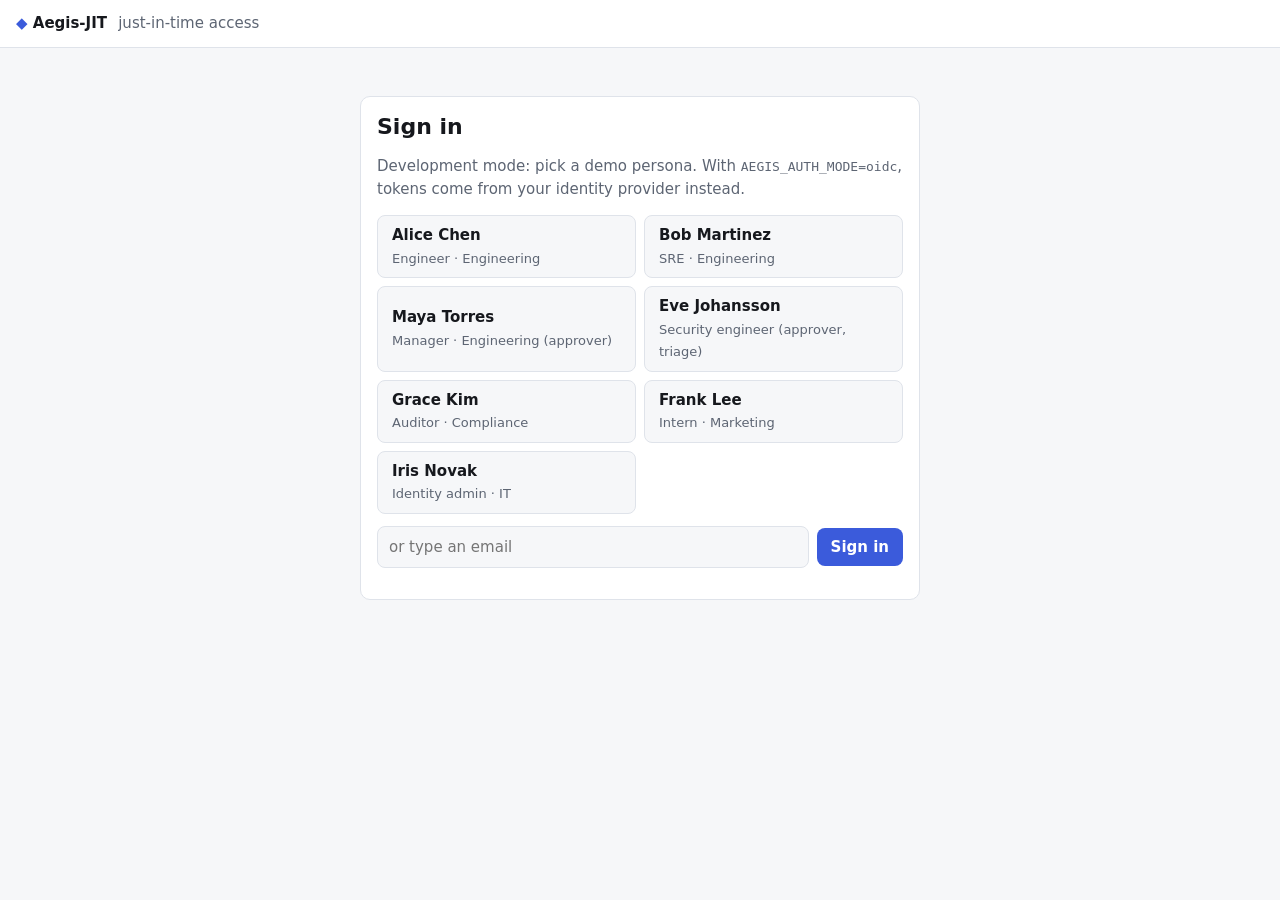
==== app/static/index.html @ a8cbbbe8 "Add dashboard, Docker, security CI and portfolio docs - Vanilla-JS dashboard at /ui (request, approv" ====
<!doctype html>
<html lang="en">
<head>
  <meta charset="utf-8">
  <meta name="viewport" content="width=device-width, initial-scale=1">
  <title>Aegis-JIT</title>
  <link rel="stylesheet" href="app.css">
</head>
<body>
  <header class="topbar">
    <div class="brand"><span class="logo" aria-hidden="true">◆</span> Aegis-JIT <span class="muted">just-in-time access</span></div>
    <div id="whoami" class="whoami"></div>
  </header>

  <main>
    <section id="login" class="card narrow">
      <h1>Sign in</h1>
      <p class="muted">Development mode: pick a demo persona. With <code>AEGIS_AUTH_MODE=oidc</code>, tokens come from your identity provider instead.</p>
      <div id="personas" class="personas"></div>
      <form id="login-form" class="row">
        <input id="login-email" type="email" placeholder="or type an email" required>
        <button type="submit">Sign in</button>
      </form>
      <p id="login-error" class="error" role="alert"></p>
    </section>

    <section id="app" hidden>
      <nav class="tabs" role="tablist" id="tabs"></nav>

      <div class="panel" data-tab="request">
        <div class="card">
          <h2>Request access</h2>
          <p class="muted">Describe what you need in plain English. The parser extracts it, the Cedar policy engine decides.</p>
          <form id="request-form">
            <textarea id="request-text" rows="3" required minlength="5"
              placeholder="I need read access to prod-db for 4 hours to debug a failing migration"></textarea>
            <div class="row between">
              <label class="check"><input type="checkbox" id="break-glass"> Break-glass (emergency: skips approval, 1h max, reviewed afterwards)</label>
              <button type="submit">Submit request</button>
            </div>
          </form>
          <div id="decision"></div>
        </div>
      </div>

      <div class="panel" data-tab="mine" hidden>
        <div class="card"><h2>Active grants</h2><div id="grants"></div></div>
        <div class="card"><h2>My requests</h2><div id="requests"></div></div>
        <div id="creds"></div>
      </div>

      <div class="panel" data-tab="approvals" hidden>
        <div class="card"><h2>Approval queue</h2><p class="muted">Requests you are eligible to decide. You never see your own.</p><div id="approvals"></div></div>
      </div>

      <div class="panel" data-tab="alerts" hidden>
        <div class="card"><h2>Security alerts</h2><div id="alerts"></div></div>
      </div>

      <div class="panel" data-tab="audit" hidden>
        <div class="card">
          <div class="row between"><h2>Audit trail</h2><button id="verify" class="secondary">Verify hash chain</button></div>
          <div id="chain"></div>
          <div id="audit"></div>
        </div>
      </div>

      <div class="panel" data-tab="review" hidden>
        <div class="card">
          <div class="row between"><h2>Access review</h2><a id="csv" class="button secondary" href="#">Download CSV</a></div>
          <div id="review"></div>
        </div>
      </div>
    </section>
  </main>
  <div id="toast" class="toast" role="status" aria-live="polite"></div>
  <script src="app.js"></script>
</body>
</html>
---- app/static/app.css ----
:root {
  --bg: #f6f7f9; --surface: #ffffff; --text: #16181d; --muted: #5d6573; --border: #dfe3ea;
  --accent: #3b5bdb; --accent-text: #ffffff; --ok: #1f7a4d; --ok-bg: #e6f4ec; --warn: #9a6200; --warn-bg: #fff4dc;
  --bad: #b42318; --bad-bg: #fdecea; --code-bg: #f0f2f6; --radius: 10px;
  color-scheme: light;
}
@media (prefers-color-scheme: dark) {
  :root:not([data-theme="light"]) {
    --bg: #0f1115; --surface: #171a21; --text: #e7e9ee; --muted: #9aa3b2; --border: #2a2f3a;
    --accent: #7c93ff; --accent-text: #0f1115; --ok: #5fd39a; --ok-bg: #12291e; --warn: #f2b84b; --warn-bg: #2d2412;
    --bad: #ff8a80; --bad-bg: #331817; --code-bg: #1f232c; color-scheme: dark;
  }
}
:root[data-theme="dark"] {
  --bg: #0f1115; --surface: #171a21; --text: #e7e9ee; --muted: #9aa3b2; --border: #2a2f3a;
  --accent: #7c93ff; --accent-text: #0f1115; --ok: #5fd39a; --ok-bg: #12291e; --warn: #f2b84b; --warn-bg: #2d2412;
  --bad: #ff8a80; --bad-bg: #331817; --code-bg: #1f232c; color-scheme: dark;
}
* { box-sizing: border-box; }
body { margin: 0; background: var(--bg); color: var(--text); font: 15px/1.5 system-ui, -apple-system, "Segoe UI", sans-serif; }
code, pre { font-family: ui-monospace, SFMono-Regular, Menlo, monospace; font-size: 13px; }
pre { background: var(--code-bg); padding: 12px; border-radius: 8px; overflow-x: auto; margin: 8px 0 0; }
main { max-width: 1040px; margin: 0 auto; padding: 16px; }
h1, h2 { margin: 0 0 8px; line-height: 1.25; }
h1 { font-size: 22px; } h2 { font-size: 17px; }
.muted { color: var(--muted); }
.topbar { display: flex; justify-content: space-between; align-items: center; gap: 12px; padding: 12px 16px;
  background: var(--surface); border-bottom: 1px solid var(--border); flex-wrap: wrap; }
.brand { font-weight: 650; } .brand .muted { font-weight: 400; margin-left: 6px; }
.logo { color: var(--accent); }
.whoami { display: flex; gap: 10px; align-items: center; flex-wrap: wrap; }
.card { background: var(--surface); border: 1px solid var(--border); border-radius: var(--radius); padding: 16px; margin-bottom: 16px; }
.narrow { max-width: 560px; margin: 32px auto; }
.row { display: flex; gap: 8px; align-items: center; flex-wrap: wrap; margin-top: 10px; }
.between { justify-content: space-between; }
input, textarea { width: 100%; padding: 9px 11px; border: 1px solid var(--border); border-radius: 8px; background: var(--bg); color: var(--text); font: inherit; }
.row input { flex: 1; min-width: 180px; width: auto; }
textarea { resize: vertical; }
button, .button { background: var(--accent); color: var(--accent-text); border: 0; border-radius: 8px; padding: 8px 14px;
  font: inherit; font-weight: 600; cursor: pointer; text-decoration: none; display: inline-block; }
button.secondary, .button.secondary { background: transparent; color: var(--accent); border: 1px solid var(--border); }
button.danger { background: transparent; color: var(--bad); border: 1px solid var(--border); }
button:disabled { opacity: .5; cursor: default; }
button:focus-visible, a:focus-visible, input:focus-visible, textarea:focus-visible { outline: 2px solid var(--accent); outline-offset: 2px; }
.check { display: flex; gap: 8px; align-items: center; color: var(--muted); }
.check input, .row .check input { width: auto; flex: none; min-width: 0; }
.personas { display: grid; grid-template-columns: repeat(auto-fill, minmax(220px, 1fr)); gap: 8px; margin: 12px 0; }
.persona { text-align: left; background: var(--bg); color: var(--text); border: 1px solid var(--border); font-weight: 400; }
.persona strong { display: block; }
.persona span { color: var(--muted); font-size: 13px; }
.tabs { display: flex; gap: 4px; margin-bottom: 16px; overflow-x: auto; border-bottom: 1px solid var(--border); }
.tabs button { background: transparent; color: var(--muted); border-radius: 0; border-bottom: 2px solid transparent; padding: 8px 12px; white-space: nowrap; }
.tabs button[aria-selected="true"] { color: var(--text); border-bottom-color: var(--accent); }
.badge { display: inline-block; padding: 1px 8px; border-radius: 999px; font-size: 12px; font-weight: 650; background: var(--code-bg); color: var(--muted); }
.badge.ok { background: var(--ok-bg); color: var(--ok); }
.badge.warn { background: var(--warn-bg); color: var(--warn); }
.badge.bad { background: var(--bad-bg); color: var(--bad); }
.item { border-top: 1px solid var(--border); padding: 12px 0; }
.item:first-child { border-top: 0; }
.item .meta { color: var(--muted); font-size: 13px; }
.item .actions { display: flex; gap: 6px; margin-top: 8px; flex-wrap: wrap; }
ul.reasons { margin: 8px 0 0; padding-left: 18px; }
.table-wrap { overflow-x: auto; }
table { width: 100%; border-collapse: collapse; font-size: 13px; }
th, td { text-align: left; padding: 7px 8px; border-bottom: 1px solid var(--border); vertical-align: top; }
th { color: var(--muted); font-weight: 600; }
.kpis { display: grid; grid-template-columns: repeat(auto-fit, minmax(170px, 1fr)); gap: 8px; margin: 8px 0 12px; }
.kpi { border: 1px solid var(--border); border-radius: 8px; padding: 10px; }
.kpi .v { font-size: 20px; font-weight: 700; } .kpi .l { color: var(--muted); font-size: 12px; }
.error { color: var(--bad); }
.empty { color: var(--muted); padding: 8px 0; }
.toast { position: fixed; bottom: 16px; left: 50%; transform: translateX(-50%); background: var(--text); color: var(--bg);
  padding: 8px 14px; border-radius: 8px; opacity: 0; transition: opacity .2s; pointer-events: none; max-width: calc(100% - 32px); }
.toast.show { opacity: 1; }
@media (max-width: 600px) { main { padding: 12px; } .card { padding: 12px; } }
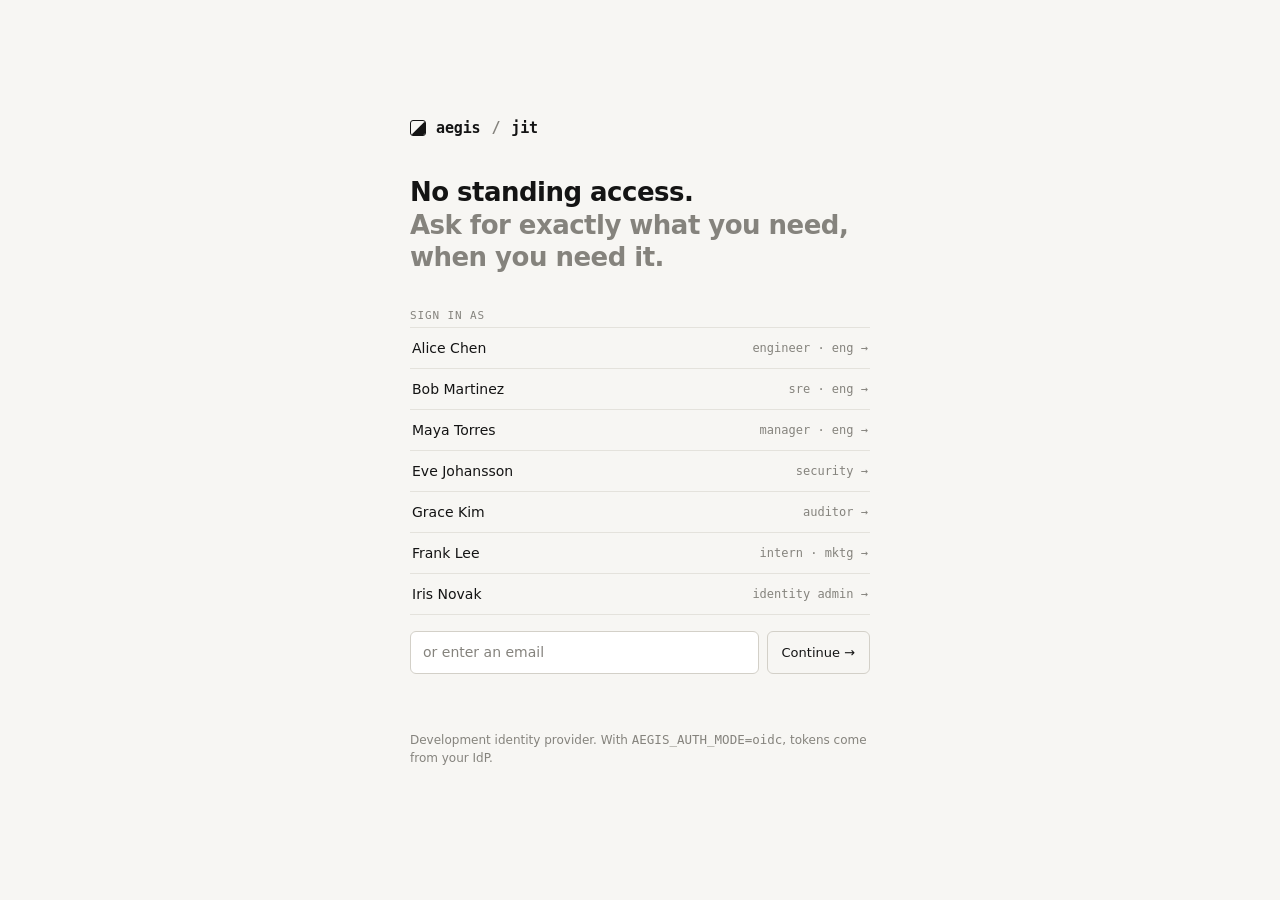
==== commit 5f3ac3d6: "Redesign dashboard: minimal monochrome, type-led UI Flat, hairline layout with a left rail and a key" ====
--- a/app/static/index.html
+++ b/app/static/index.html
@@ -7,72 +7,82 @@
   <link rel="stylesheet" href="app.css">
 </head>
 <body>
-  <header class="topbar">
-    <div class="brand"><span class="logo" aria-hidden="true">◆</span> Aegis-JIT <span class="muted">just-in-time access</span></div>
-    <div id="whoami" class="whoami"></div>
-  </header>
-
-  <main>
-    <section id="login" class="card narrow">
-      <h1>Sign in</h1>
-      <p class="muted">Development mode: pick a demo persona. With <code>AEGIS_AUTH_MODE=oidc</code>, tokens come from your identity provider instead.</p>
+  <section id="login" class="login">
+    <div class="login-inner">
+      <div class="mark"><span class="glyph" aria-hidden="true"></span>aegis<span class="sep">/</span>jit</div>
+      <h1>No standing access.<br><span class="muted">Ask for exactly what you need, when you need it.</span></h1>
+      <p class="label">Sign in as</p>
       <div id="personas" class="personas"></div>
-      <form id="login-form" class="row">
-        <input id="login-email" type="email" placeholder="or type an email" required>
-        <button type="submit">Sign in</button>
+      <form id="login-form" class="inline-form">
+        <input id="login-email" type="email" placeholder="or enter an email" required aria-label="Email">
+        <button type="submit" class="ghost">Continue →</button>
       </form>
       <p id="login-error" class="error" role="alert"></p>
-    </section>
+      <p class="fine">Development identity provider. With <code>AEGIS_AUTH_MODE=oidc</code>, tokens come from your IdP.</p>
+    </div>
+  </section>
 
-    <section id="app" hidden>
-      <nav class="tabs" role="tablist" id="tabs"></nav>
-
-      <div class="panel" data-tab="request">
-        <div class="card">
-          <h2>Request access</h2>
-          <p class="muted">Describe what you need in plain English. The parser extracts it, the Cedar policy engine decides.</p>
-          <form id="request-form">
-            <textarea id="request-text" rows="3" required minlength="5"
-              placeholder="I need read access to prod-db for 4 hours to debug a failing migration"></textarea>
-            <div class="row between">
-              <label class="check"><input type="checkbox" id="break-glass"> Break-glass (emergency: skips approval, 1h max, reviewed afterwards)</label>
-              <button type="submit">Submit request</button>
-            </div>
-          </form>
-          <div id="decision"></div>
+  <div id="app" class="shell" hidden>
+    <aside class="rail">
+      <div class="mark"><span class="glyph" aria-hidden="true"></span>aegis<span class="sep">/</span>jit</div>
+      <nav id="tabs" class="nav" role="tablist" aria-label="Sections"></nav>
+      <div class="rail-foot">
+        <div id="whoami" class="whoami"></div>
+        <div class="rail-actions">
+          <button id="theme" class="link" type="button" aria-label="Toggle theme">theme</button>
+          <button id="logout" class="link" type="button">sign out</button>
         </div>
       </div>
+    </aside>
 
-      <div class="panel" data-tab="mine" hidden>
-        <div class="card"><h2>Active grants</h2><div id="grants"></div></div>
-        <div class="card"><h2>My requests</h2><div id="requests"></div></div>
+    <main class="main">
+      <section class="panel" data-tab="request">
+        <header class="head"><p class="label">01 — Request</p><h2>What do you need access to?</h2></header>
+        <form id="request-form" class="composer">
+          <textarea id="request-text" rows="3" required minlength="5"
+            placeholder="Read access to prod-db for 4 hours to debug a failing migration"></textarea>
+          <div class="composer-bar">
+            <label class="toggle"><input type="checkbox" id="break-glass"><span class="track" aria-hidden="true"></span>
+              Break-glass <span class="muted">· emergency, 1h, reviewed after</span></label>
+            <button type="submit" class="primary" title="Ctrl/⌘ + Enter">Submit</button>
+          </div>
+        </form>
+        <div id="decision"></div>
+      </section>
+
+      <section class="panel" data-tab="mine" hidden>
+        <header class="head"><p class="label">02 — Access</p><h2>Active grants</h2></header>
+        <div id="grants"></div>
         <div id="creds"></div>
-      </div>
+        <h3 class="sub">History</h3>
+        <div id="requests"></div>
+      </section>
 
-      <div class="panel" data-tab="approvals" hidden>
-        <div class="card"><h2>Approval queue</h2><p class="muted">Requests you are eligible to decide. You never see your own.</p><div id="approvals"></div></div>
-      </div>
+      <section class="panel" data-tab="approvals" hidden>
+        <header class="head"><p class="label">03 — Approvals</p><h2>Waiting on you</h2>
+          <p class="muted">Requests you're eligible to decide. Your own never appear here.</p></header>
+        <div id="approvals"></div>
+      </section>
 
-      <div class="panel" data-tab="alerts" hidden>
-        <div class="card"><h2>Security alerts</h2><div id="alerts"></div></div>
-      </div>
+      <section class="panel" data-tab="alerts" hidden>
+        <header class="head"><p class="label">04 — Detection</p><h2>Open alerts</h2></header>
+        <div id="alerts"></div>
+      </section>
 
-      <div class="panel" data-tab="audit" hidden>
-        <div class="card">
-          <div class="row between"><h2>Audit trail</h2><button id="verify" class="secondary">Verify hash chain</button></div>
-          <div id="chain"></div>
-          <div id="audit"></div>
-        </div>
-      </div>
+      <section class="panel" data-tab="audit" hidden>
+        <header class="head row-between"><div><p class="label">05 — Audit</p><h2>Hash-chained log</h2></div>
+          <button id="verify" class="ghost" type="button">Verify chain</button></header>
+        <div id="chain"></div>
+        <div id="audit"></div>
+      </section>
 
-      <div class="panel" data-tab="review" hidden>
-        <div class="card">
-          <div class="row between"><h2>Access review</h2><a id="csv" class="button secondary" href="#">Download CSV</a></div>
-          <div id="review"></div>
-        </div>
-      </div>
-    </section>
-  </main>
+      <section class="panel" data-tab="review" hidden>
+        <header class="head row-between"><div><p class="label">06 — Review</p><h2>Access certification</h2></div>
+          <a id="csv" class="ghost button" href="#">Export CSV</a></header>
+        <div id="review"></div>
+      </section>
+    </main>
+  </div>
   <div id="toast" class="toast" role="status" aria-live="polite"></div>
   <script src="app.js"></script>
 </body>
--- a/app/static/app.css
+++ b/app/static/app.css
@@ -1,75 +1,198 @@
+/* Aegis-JIT: monochrome, hairline, type-led. Color is reserved for status. */
 :root {
-  --bg: #f6f7f9; --surface: #ffffff; --text: #16181d; --muted: #5d6573; --border: #dfe3ea;
-  --accent: #3b5bdb; --accent-text: #ffffff; --ok: #1f7a4d; --ok-bg: #e6f4ec; --warn: #9a6200; --warn-bg: #fff4dc;
-  --bad: #b42318; --bad-bg: #fdecea; --code-bg: #f0f2f6; --radius: 10px;
+  --bg: #f7f6f3; --ink: #141414; --ink-2: #3d3d3a; --muted: #85837d; --line: #e4e2dc; --line-2: #d3d0c8;
+  --hover: #efede8; --field: #ffffff; --inv-bg: #141414; --inv-ink: #f7f6f3;
+  --ok: #1d8a5a; --warn: #c07a12; --bad: #cf3a2a; --idle: #a8a59d;
+  --mono: ui-monospace, "SF Mono", SFMono-Regular, "JetBrains Mono", Menlo, Consolas, monospace;
+  --sans: ui-sans-serif, system-ui, -apple-system, "Segoe UI", Inter, sans-serif;
   color-scheme: light;
 }
 @media (prefers-color-scheme: dark) {
   :root:not([data-theme="light"]) {
-    --bg: #0f1115; --surface: #171a21; --text: #e7e9ee; --muted: #9aa3b2; --border: #2a2f3a;
-    --accent: #7c93ff; --accent-text: #0f1115; --ok: #5fd39a; --ok-bg: #12291e; --warn: #f2b84b; --warn-bg: #2d2412;
-    --bad: #ff8a80; --bad-bg: #331817; --code-bg: #1f232c; color-scheme: dark;
+    --bg: #0e0e0d; --ink: #ecebe7; --ink-2: #c4c2bc; --muted: #7d7b75; --line: #232321; --line-2: #33322f;
+    --hover: #181816; --field: #141413; --inv-bg: #ecebe7; --inv-ink: #0e0e0d;
+    --ok: #3fbf86; --warn: #e3a03a; --bad: #ff6b5a; --idle: #5d5b56; color-scheme: dark;
   }
 }
 :root[data-theme="dark"] {
-  --bg: #0f1115; --surface: #171a21; --text: #e7e9ee; --muted: #9aa3b2; --border: #2a2f3a;
-  --accent: #7c93ff; --accent-text: #0f1115; --ok: #5fd39a; --ok-bg: #12291e; --warn: #f2b84b; --warn-bg: #2d2412;
-  --bad: #ff8a80; --bad-bg: #331817; --code-bg: #1f232c; color-scheme: dark;
+  --bg: #0e0e0d; --ink: #ecebe7; --ink-2: #c4c2bc; --muted: #7d7b75; --line: #232321; --line-2: #33322f;
+  --hover: #181816; --field: #141413; --inv-bg: #ecebe7; --inv-ink: #0e0e0d;
+  --ok: #3fbf86; --warn: #e3a03a; --bad: #ff6b5a; --idle: #5d5b56; color-scheme: dark;
 }
+
 * { box-sizing: border-box; }
-body { margin: 0; background: var(--bg); color: var(--text); font: 15px/1.5 system-ui, -apple-system, "Segoe UI", sans-serif; }
-code, pre { font-family: ui-monospace, SFMono-Regular, Menlo, monospace; font-size: 13px; }
-pre { background: var(--code-bg); padding: 12px; border-radius: 8px; overflow-x: auto; margin: 8px 0 0; }
-main { max-width: 1040px; margin: 0 auto; padding: 16px; }
-h1, h2 { margin: 0 0 8px; line-height: 1.25; }
-h1 { font-size: 22px; } h2 { font-size: 17px; }
+[hidden] { display: none !important; }
+html, body { margin: 0; }
+body { background: var(--bg); color: var(--ink); font: 14px/1.55 var(--sans); -webkit-font-smoothing: antialiased; }
+code, pre, .mono { font-family: var(--mono); font-size: 12.5px; }
+pre { margin: 12px 0 0; padding: 14px 16px; border: 1px solid var(--line); border-radius: 6px; overflow-x: auto; color: var(--ink-2); }
+h1, h2, h3 { margin: 0; font-weight: 600; letter-spacing: -0.02em; }
+h2 { font-size: 22px; line-height: 1.25; }
+.sub { font-size: 12px; margin: 40px 0 8px; font-weight: 500; letter-spacing: .08em; text-transform: uppercase; color: var(--muted); }
 .muted { color: var(--muted); }
-.topbar { display: flex; justify-content: space-between; align-items: center; gap: 12px; padding: 12px 16px;
-  background: var(--surface); border-bottom: 1px solid var(--border); flex-wrap: wrap; }
-.brand { font-weight: 650; } .brand .muted { font-weight: 400; margin-left: 6px; }
-.logo { color: var(--accent); }
-.whoami { display: flex; gap: 10px; align-items: center; flex-wrap: wrap; }
-.card { background: var(--surface); border: 1px solid var(--border); border-radius: var(--radius); padding: 16px; margin-bottom: 16px; }
-.narrow { max-width: 560px; margin: 32px auto; }
-.row { display: flex; gap: 8px; align-items: center; flex-wrap: wrap; margin-top: 10px; }
-.between { justify-content: space-between; }
-input, textarea { width: 100%; padding: 9px 11px; border: 1px solid var(--border); border-radius: 8px; background: var(--bg); color: var(--text); font: inherit; }
-.row input { flex: 1; min-width: 180px; width: auto; }
+.label { margin: 0 0 6px; font: 500 11px/1 var(--mono); letter-spacing: .08em; text-transform: uppercase; color: var(--muted); }
+.fine { font-size: 12px; color: var(--muted); margin-top: 28px; }
+.error { color: var(--bad); min-height: 1em; }
+a { color: inherit; }
+:focus-visible { outline: 2px solid var(--ink); outline-offset: 2px; border-radius: 3px; }
+
+/* Wordmark: a square split by a diagonal, like a key cut. */
+.mark { display: flex; align-items: center; gap: 10px; font: 600 15px/1 var(--mono); letter-spacing: -0.01em; }
+.mark .sep { color: var(--muted); margin: 0 1px; }
+.glyph { width: 16px; height: 16px; border: 1.5px solid var(--ink); border-radius: 3px; position: relative; overflow: hidden; }
+.glyph::after { content: ""; position: absolute; inset: 0; background: var(--ink); clip-path: polygon(100% 0, 100% 100%, 0 100%); }
+
+/* Controls */
+button, .button { font: 500 13px/1 var(--sans); border-radius: 6px; padding: 9px 14px; cursor: pointer; text-decoration: none;
+  display: inline-flex; align-items: center; gap: 6px; border: 1px solid transparent; transition: background .12s, border-color .12s, opacity .12s; }
+button:disabled { opacity: .4; cursor: default; }
+.primary { background: var(--inv-bg); color: var(--inv-ink); }
+.primary:hover:not(:disabled) { opacity: .88; }
+.ghost { background: transparent; color: var(--ink); border-color: var(--line-2); }
+.ghost:hover { background: var(--hover); }
+.danger { background: transparent; color: var(--bad); border-color: var(--line-2); }
+.danger:hover { background: var(--hover); }
+.link { background: none; border: 0; padding: 0; color: var(--muted); font: 12px var(--mono); }
+.link:hover { color: var(--ink); }
+input, textarea { width: 100%; font: 14px/1.5 var(--sans); color: var(--ink); background: var(--field); border: 1px solid var(--line-2);
+  border-radius: 6px; padding: 10px 12px; }
+input::placeholder, textarea::placeholder { color: var(--muted); }
 textarea { resize: vertical; }
-button, .button { background: var(--accent); color: var(--accent-text); border: 0; border-radius: 8px; padding: 8px 14px;
-  font: inherit; font-weight: 600; cursor: pointer; text-decoration: none; display: inline-block; }
-button.secondary, .button.secondary { background: transparent; color: var(--accent); border: 1px solid var(--border); }
-button.danger { background: transparent; color: var(--bad); border: 1px solid var(--border); }
-button:disabled { opacity: .5; cursor: default; }
-button:focus-visible, a:focus-visible, input:focus-visible, textarea:focus-visible { outline: 2px solid var(--accent); outline-offset: 2px; }
-.check { display: flex; gap: 8px; align-items: center; color: var(--muted); }
-.check input, .row .check input { width: auto; flex: none; min-width: 0; }
-.personas { display: grid; grid-template-columns: repeat(auto-fill, minmax(220px, 1fr)); gap: 8px; margin: 12px 0; }
-.persona { text-align: left; background: var(--bg); color: var(--text); border: 1px solid var(--border); font-weight: 400; }
-.persona strong { display: block; }
-.persona span { color: var(--muted); font-size: 13px; }
-.tabs { display: flex; gap: 4px; margin-bottom: 16px; overflow-x: auto; border-bottom: 1px solid var(--border); }
-.tabs button { background: transparent; color: var(--muted); border-radius: 0; border-bottom: 2px solid transparent; padding: 8px 12px; white-space: nowrap; }
-.tabs button[aria-selected="true"] { color: var(--text); border-bottom-color: var(--accent); }
-.badge { display: inline-block; padding: 1px 8px; border-radius: 999px; font-size: 12px; font-weight: 650; background: var(--code-bg); color: var(--muted); }
-.badge.ok { background: var(--ok-bg); color: var(--ok); }
-.badge.warn { background: var(--warn-bg); color: var(--warn); }
-.badge.bad { background: var(--bad-bg); color: var(--bad); }
-.item { border-top: 1px solid var(--border); padding: 12px 0; }
-.item:first-child { border-top: 0; }
-.item .meta { color: var(--muted); font-size: 13px; }
-.item .actions { display: flex; gap: 6px; margin-top: 8px; flex-wrap: wrap; }
-ul.reasons { margin: 8px 0 0; padding-left: 18px; }
-.table-wrap { overflow-x: auto; }
+
+/* Login */
+.login { min-height: 100vh; display: grid; place-items: center; padding: 40px 16px; }
+.login-inner { width: 100%; max-width: 460px; }
+.login h1 { font-size: 26px; line-height: 1.25; margin: 40px 0 36px; }
+.personas { border-top: 1px solid var(--line); margin-bottom: 16px; }
+.persona { width: 100%; justify-content: space-between; background: none; border: 0; border-bottom: 1px solid var(--line);
+  border-radius: 0; padding: 13px 2px; color: var(--ink); font-size: 14px; text-align: left; }
+.persona:hover { background: var(--hover); }
+.persona .role { color: var(--muted); font: 12px var(--mono); }
+.persona .arrow { color: var(--muted); transition: transform .15s; }
+.persona:hover .arrow { transform: translateX(3px); color: var(--ink); }
+.inline-form { display: flex; gap: 8px; }
+.inline-form input { flex: 1; min-width: 0; }
+
+/* Shell */
+.shell { display: grid; grid-template-columns: 224px minmax(0, 1fr); min-height: 100vh; }
+.rail { position: sticky; top: 0; height: 100vh; display: flex; flex-direction: column; gap: 36px; padding: 28px 20px;
+  border-right: 1px solid var(--line); }
+.nav { display: flex; flex-direction: column; gap: 2px; }
+.nav button { justify-content: space-between; background: none; color: var(--muted); border: 0; padding: 8px 10px; font-size: 13.5px; }
+.nav button:hover { color: var(--ink); background: var(--hover); }
+.nav button[aria-selected="true"] { color: var(--ink); background: var(--hover); }
+.nav .count { font: 11px var(--mono); color: var(--inv-ink); background: var(--inv-bg); border-radius: 999px; padding: 2px 6px; }
+.rail-foot { margin-top: auto; display: flex; flex-direction: column; gap: 12px; }
+.whoami strong { display: block; font-weight: 600; }
+.whoami span { color: var(--muted); font: 12px var(--mono); }
+.rail-actions { display: flex; gap: 14px; }
+.main { padding: 48px 56px 96px; max-width: 880px; width: 100%; }
+.head { margin-bottom: 28px; }
+.head p.muted { margin: 8px 0 0; }
+.row-between { display: flex; justify-content: space-between; align-items: flex-end; gap: 16px; flex-wrap: wrap; }
+
+/* Composer */
+.composer { border: 1px solid var(--line-2); border-radius: 8px; background: var(--field); }
+.composer:focus-within { border-color: var(--ink); }
+.composer textarea { border: 0; background: transparent; font-size: 16px; padding: 16px 18px 8px; }
+.composer textarea:focus-visible { outline: none; }
+.composer-bar { display: flex; justify-content: space-between; align-items: center; gap: 12px; padding: 10px 10px 10px 18px;
+  border-top: 1px solid var(--line); flex-wrap: wrap; }
+.toggle { display: inline-flex; align-items: center; gap: 10px; font-size: 13px; cursor: pointer; }
+.toggle input { position: absolute; opacity: 0; width: 1px; height: 1px; }
+.track { width: 28px; height: 16px; border-radius: 999px; background: var(--line-2); position: relative; transition: background .15s; flex: none; }
+.track::after { content: ""; position: absolute; top: 2px; left: 2px; width: 12px; height: 12px; border-radius: 50%; background: var(--bg); transition: transform .15s; }
+.toggle input:checked + .track { background: var(--bad); }
+.toggle input:checked + .track::after { transform: translateX(12px); }
+.toggle input:focus-visible + .track { outline: 2px solid var(--ink); outline-offset: 2px; }
+
+/* Verdict */
+.verdict { margin-top: 36px; padding-top: 28px; border-top: 1px solid var(--line); animation: rise .25s ease-out; }
+.verdict-line { display: flex; align-items: baseline; gap: 14px; flex-wrap: wrap; }
+.verdict-word { font: 600 40px/1 var(--mono); letter-spacing: -0.04em; }
+.verdict-word.ok { color: var(--ok); } .verdict-word.bad { color: var(--bad); } .verdict-word.warn { color: var(--warn); }
+.facts { display: grid; grid-template-columns: repeat(auto-fit, minmax(120px, 1fr)); gap: 0; margin: 24px 0 8px; border-top: 1px solid var(--line); }
+.fact { padding: 12px 0; border-bottom: 1px solid var(--line); }
+.fact dt { font: 500 10.5px/1 var(--mono); letter-spacing: .08em; text-transform: uppercase; color: var(--muted); margin-bottom: 6px; }
+.fact dd { margin: 0; font: 13px var(--mono); overflow-wrap: anywhere; }
+.reasons { list-style: none; margin: 16px 0 0; padding: 0; }
+.reasons li { display: grid; grid-template-columns: minmax(0, 170px) 1fr; gap: 16px; padding: 9px 0; border-bottom: 1px dashed var(--line); }
+.reasons .pid { font: 12px var(--mono); color: var(--muted); }
+details summary { cursor: pointer; margin-top: 18px; font: 12px var(--mono); color: var(--muted); list-style: none; }
+details summary::before { content: "+ "; } details[open] summary::before { content: "− "; }
+@keyframes rise { from { opacity: 0; transform: translateY(4px); } to { opacity: 1; transform: none; } }
+
+/* Status dots */
+.st { display: inline-flex; align-items: center; gap: 7px; font: 500 11px/1 var(--mono); letter-spacing: .06em; text-transform: uppercase; color: var(--ink-2); white-space: nowrap; }
+.st::before { content: ""; width: 7px; height: 7px; border-radius: 50%; background: var(--idle); }
+.st.ok::before { background: var(--ok); } .st.warn::before { background: var(--warn); } .st.bad::before { background: var(--bad); }
+.st.warn.pulse::before { animation: pulse 1.6s ease-in-out infinite; }
+@keyframes pulse { 50% { opacity: .35; } }
+.tag { font: 11px var(--mono); padding: 2px 7px; border: 1px solid var(--line-2); border-radius: 4px; color: var(--ink-2); }
+.tag.bad { border-color: color-mix(in srgb, var(--bad) 45%, transparent); color: var(--bad); }
+
+/* Rows */
+.rows { border-top: 1px solid var(--line); }
+.item { padding: 18px 0; border-bottom: 1px solid var(--line); }
+.item-top { display: flex; align-items: baseline; justify-content: space-between; gap: 12px; flex-wrap: wrap; }
+.item-title { font-weight: 600; font-size: 15px; }
+.item-title .mono { font-weight: 500; }
+.meta { color: var(--muted); font: 12px var(--mono); margin-top: 4px; }
+.quote { margin: 8px 0 0; color: var(--ink-2); }
+.actions { display: flex; gap: 8px; margin-top: 14px; flex-wrap: wrap; align-items: center; }
+.ask { display: flex; gap: 8px; margin-top: 12px; flex-wrap: wrap; animation: rise .2s ease-out; }
+.ask input { flex: 1; min-width: 180px; width: auto; padding: 8px 10px; }
+.empty { padding: 28px 0; color: var(--muted); border-bottom: 1px solid var(--line); }
+.empty strong { color: var(--ink); font-weight: 600; display: block; margin-bottom: 2px; }
+
+/* Grant countdown */
+.clock { margin-top: 14px; }
+.bar { height: 3px; background: var(--line); border-radius: 2px; overflow: hidden; }
+.bar > i { display: block; height: 100%; background: var(--ink); transition: width 1s linear; }
+.bar.low > i { background: var(--warn); }
+.clock-text { display: flex; justify-content: space-between; margin-top: 6px; font: 12px var(--mono); color: var(--muted); }
+.clock-text b { color: var(--ink); font-weight: 500; }
+
+/* Tables */
+.table-wrap { overflow-x: auto; border-top: 1px solid var(--line); }
 table { width: 100%; border-collapse: collapse; font-size: 13px; }
-th, td { text-align: left; padding: 7px 8px; border-bottom: 1px solid var(--border); vertical-align: top; }
-th { color: var(--muted); font-weight: 600; }
-.kpis { display: grid; grid-template-columns: repeat(auto-fit, minmax(170px, 1fr)); gap: 8px; margin: 8px 0 12px; }
-.kpi { border: 1px solid var(--border); border-radius: 8px; padding: 10px; }
-.kpi .v { font-size: 20px; font-weight: 700; } .kpi .l { color: var(--muted); font-size: 12px; }
-.error { color: var(--bad); }
-.empty { color: var(--muted); padding: 8px 0; }
-.toast { position: fixed; bottom: 16px; left: 50%; transform: translateX(-50%); background: var(--text); color: var(--bg);
-  padding: 8px 14px; border-radius: 8px; opacity: 0; transition: opacity .2s; pointer-events: none; max-width: calc(100% - 32px); }
-.toast.show { opacity: 1; }
-@media (max-width: 600px) { main { padding: 12px; } .card { padding: 12px; } }
+th { text-align: left; font: 500 10.5px/1 var(--mono); letter-spacing: .08em; text-transform: uppercase; color: var(--muted); padding: 12px 10px 10px 0; border-bottom: 1px solid var(--line); white-space: nowrap; }
+td { padding: 11px 10px 11px 0; border-bottom: 1px solid var(--line); vertical-align: top; }
+td.mono, td .mono { color: var(--ink-2); }
+
+/* Audit chain */
+.chain-status { display: flex; align-items: center; gap: 14px; padding: 16px 0; margin-bottom: 8px; flex-wrap: wrap; }
+.links { display: flex; align-items: center; gap: 0; overflow: hidden; }
+.links i { width: 14px; height: 14px; border: 1.5px solid var(--ok); border-radius: 3px; }
+.links i + i { margin-left: 6px; position: relative; }
+.links i + i::before { content: ""; position: absolute; left: -7.5px; top: 5px; width: 6px; height: 1.5px; background: var(--ok); }
+.links.broken i:last-child { border-color: var(--bad); }
+.hash { font: 11.5px var(--mono); color: var(--muted); }
+.hash b { color: var(--ink); font-weight: 500; }
+
+/* KPIs */
+.kpis { display: grid; grid-template-columns: repeat(auto-fit, minmax(150px, 1fr)); border-top: 1px solid var(--line); margin-bottom: 36px; }
+.kpi { padding: 18px 16px 18px 0; border-bottom: 1px solid var(--line); }
+.kpi .v { font: 600 30px/1 var(--mono); letter-spacing: -0.04em; }
+.kpi .v.bad { color: var(--bad); }
+.kpi .l { font: 11px var(--mono); color: var(--muted); margin-top: 8px; letter-spacing: .04em; }
+
+.toast { position: fixed; bottom: 20px; left: 50%; transform: translate(-50%, 8px); background: var(--inv-bg); color: var(--inv-ink);
+  padding: 10px 14px; border-radius: 6px; font: 12.5px var(--mono); opacity: 0; transition: opacity .18s, transform .18s;
+  pointer-events: none; max-width: calc(100% - 32px); }
+.toast.show { opacity: 1; transform: translate(-50%, 0); }
+
+@media (max-width: 820px) {
+  .shell { grid-template-columns: 1fr; grid-template-rows: auto 1fr; }
+  .toggle .muted { display: none; }
+  .rail { position: static; height: auto; flex-direction: row; align-items: center; gap: 16px; padding: 14px 16px; border-right: 0;
+    border-bottom: 1px solid var(--line); flex-wrap: wrap; }
+  .nav { flex-direction: row; order: 3; width: 100%; overflow-x: auto; margin: 0 -4px; }
+  .nav button { white-space: nowrap; }
+  .rail-foot { margin: 0 0 0 auto; flex-direction: row; align-items: center; }
+  .whoami span { display: none; }
+  .main { padding: 28px 16px 72px; }
+  .reasons li { grid-template-columns: 1fr; gap: 2px; }
+  .verdict-word { font-size: 32px; }
+}
+@media (prefers-reduced-motion: reduce) { *, *::before, *::after { animation: none !important; transition: none !important; } }
